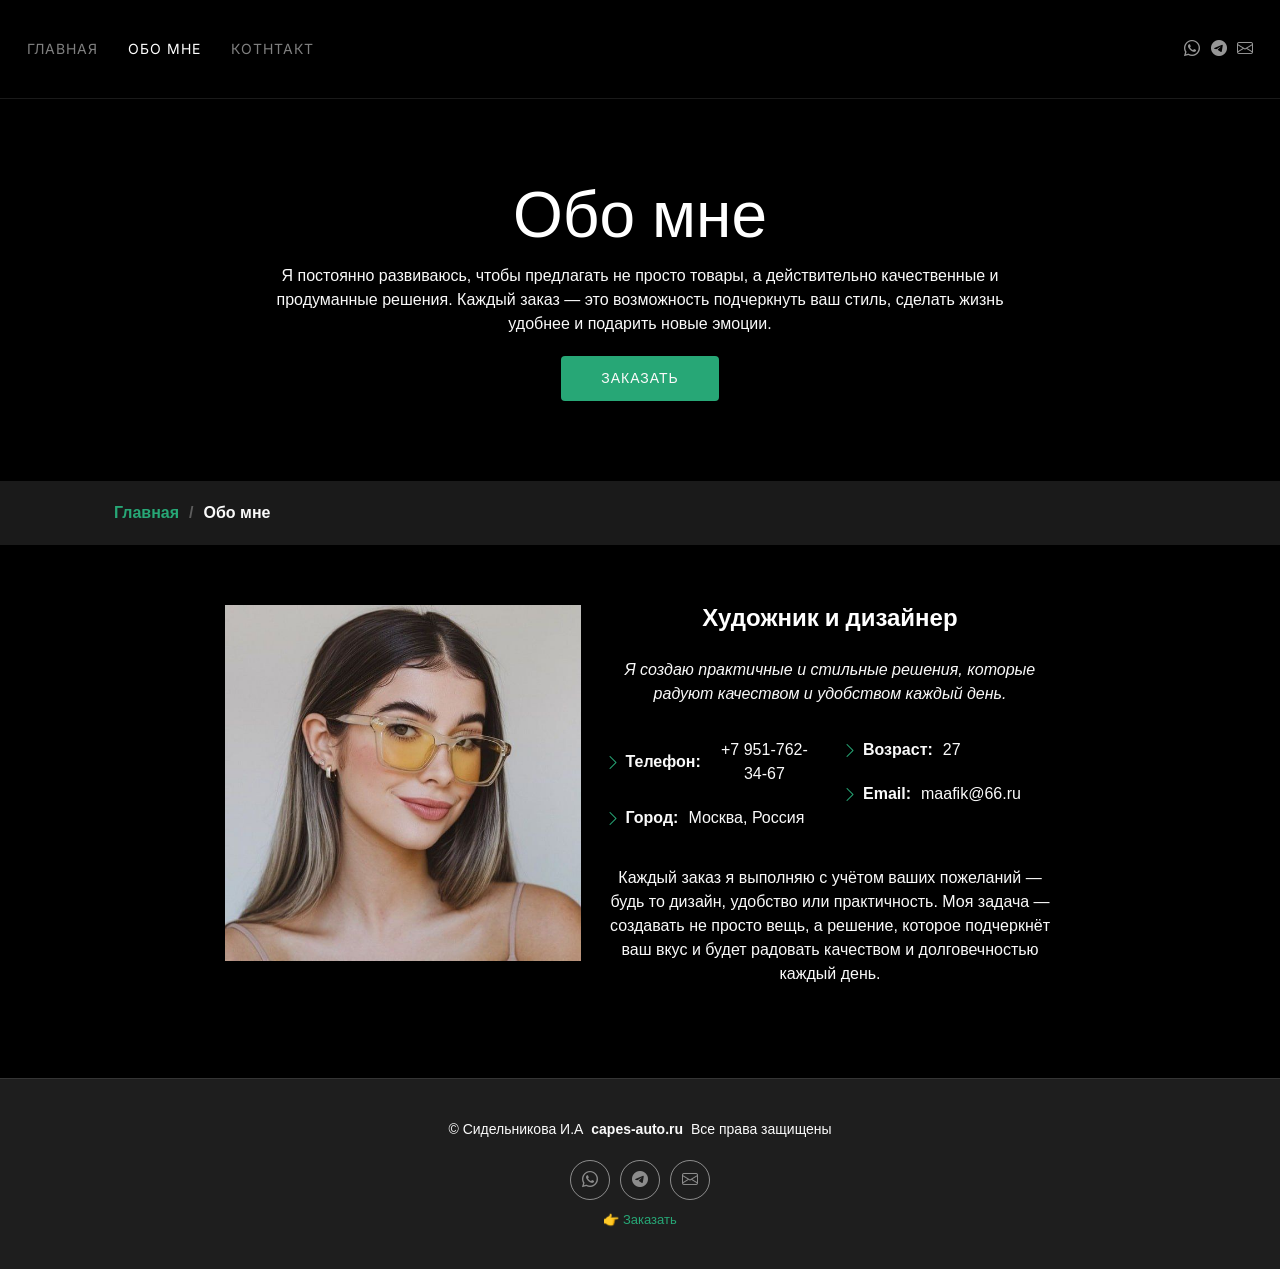
==== about.html @ 8d3876f1 "322" ====
<!DOCTYPE html>
<html lang="en">

<head>
  <meta charset="utf-8">
  <meta content="width=device-width, initial-scale=1.0" name="viewport">
  <title>Обо мне</title>
  <meta name="description" content="">
  <meta name="keywords" content="">

  <!-- Favicons -->
  <link rel="icon" href="/favicon.ico" type="image/x-icon">
  <link href="assets/img/favicon.png" rel="icon">
  <link href="assets/img/apple-touch-icon.png" rel="apple-touch-icon">

  <!-- Fonts -->
  <link href="https://fonts.googleapis.com" rel="preconnect">
  <link href="https://fonts.gstatic.com" rel="preconnect" crossorigin>
  <link href="https://fonts.googleapis.com/css2?family=Roboto:wght@400;500;700&family=Inter:wght@400;500;600&family=Cardo:ital,wght@0,400;0,700;1,400&display=swap" rel="stylesheet" media="print" onload="this.media='all'">
  <noscript><link href="https://fonts.googleapis.com/css2?family=Roboto:wght@400;500;700&family=Inter:wght@400;500;600&family=Cardo:ital,wght@0,400;0,700;1,400&display=swap" rel="stylesheet"></noscript>

  <!-- Vendor CSS Files -->
  <link href="assets/vendor/bootstrap/css/bootstrap.min.css" rel="stylesheet">
  <link href="assets/vendor/bootstrap-icons/bootstrap-icons.css" rel="stylesheet">
  <link href="assets/vendor/aos/aos.css" rel="stylesheet">
  <link href="assets/vendor/glightbox/css/glightbox.min.css" rel="stylesheet">
  <link href="assets/vendor/swiper/swiper-bundle.min.css" rel="stylesheet">

  <!-- Main CSS File -->
  <link href="assets/css/main.css" rel="stylesheet">

<!-- Yandex.Metrika counter -->
<script type="text/javascript">
    (function(m,e,t,r,i,k,a){
        m[i]=m[i]||function(){(m[i].a=m[i].a||[]).push(arguments)};
        m[i].l=1*new Date();
        for (var j = 0; j < document.scripts.length; j++) {if (document.scripts[j].src === r) { return; }}
        k=e.createElement(t),a=e.getElementsByTagName(t)[0],k.async=1,k.src=r,a.parentNode.insertBefore(k,a)
    })(window, document,'script','https://mc.yandex.ru/metrika/tag.js?id=110463330', 'ym');

    ym(110463330, 'init', {ssr:true, webvisor:true, clickmap:true, ecommerce:"dataLayer", referrer: document.referrer, url: location.href, accurateTrackBounce:true, trackLinks:true});
</script>
<noscript><div><img src="https://mc.yandex.ru/watch/110463330" style="position:absolute; left:-9999px;" alt="" /></div></noscript>
<!-- /Yandex.Metrika counter -->

  <!-- =======================================================
  * Template Name: PhotoFolio
  * Template URL: https://bootstrapmade.com/photofolio-bootstrap-photography-website-template/
  * Updated: Aug 07 2024 with Bootstrap v5.3.3
  * Author: BootstrapMade.com
  * License: https://bootstrapmade.com/license/
  ======================================================== -->
</head>

<body class="about-page">

  <header id="header" class="header d-flex align-items-center sticky-top">
    <div class="container-fluid position-relative d-flex align-items-center justify-content-between">

      
      <nav id="navmenu" class="navmenu">
        <ul>
          <li><a href="https://capes-auto.ru/">Главная<br></a></li>
          <li><a href="https://capes-auto.ru/about" class="active">Обо мне</a></li>
          <li><a href="https://capes-auto.ru/contact">Котнтакт</a></li>
        </ul>
        <i class="mobile-nav-toggle d-xl-none bi bi-list"></i>
      </nav>

      <div class="header-social-links">
        <a href="https://wa.me/79517623467" class="twitter"><i class="bi bi-twitter-x"></i></a>
        <a href="https://t.me/Irinasketchs" class="facebook"><i class="bi bi-facebook"></i></a>
        <a href="mailto:maafik@66.ru" class="instagram"><i class="bi bi-instagram"></i></a>
      </div>

    </div>
  </header>
  <main class="main">

    <!-- Page Title -->
    <div class="page-title" data-aos="fade">
      <div class="heading">
        <div class="container">
          <div class="row d-flex justify-content-center text-center">
            <div class="col-lg-8">
              <h1>Обо мне</h1>
<p class="mb-0">  Я постоянно развиваюсь, чтобы предлагать не просто товары, а действительно 
  качественные и продуманные решения. 
  Каждый заказ — это возможность подчеркнуть ваш стиль, сделать жизнь удобнее 
  и подарить новые эмоции.</p>

              <a href="https://capes-auto.ru/contact" class="cta-btn">Заказать<br></a>
            </div>
          </div>
        </div>
      </div>
      <nav class="breadcrumbs">
        <div class="container">
          <ol>
            <li><a href="https://capes-auto.ru/">Главная</a></li>
            <li class="current">Обо мне</li>
          </ol>
        </div>
      </nav>
    </div><!-- End Page Title -->

    <!-- About Section -->
    <section id="about" class="about section">

      <div class="container" data-aos="fade-up" data-aos-delay="100">

        <div class="row gy-4 justify-content-center">
          <div class="col-lg-4">
            <img src="assets/img/profile-img.png" class="img-fluid" alt="">
          </div>
          <div class="col-lg-5 content">
            <h2>Художник и дизайнер</h2>
<p class="fst-italic py-3">
 Я создаю практичные и стильные решения, которые радуют качеством и удобством каждый день.
</p>

     
            <div class="row">
              <div class="col-lg-6">
                <ul>
                  <li><i class="bi bi-chevron-right"></i> <strong>Телефон:</strong> <span>+7 951-762-34-67</span></li>
                  <li><i class="bi bi-chevron-right"></i> <strong>Город:</strong> <span>Москва, Россия</span></li>
                </ul>
              </div>
              <div class="col-lg-6">
                <ul>
                  <li><i class="bi bi-chevron-right"></i> <strong>Возраст:</strong> <span>27</span></li>
                  <li><i class="bi bi-chevron-right"></i> <strong>Email:</strong> <span>maafik@66.ru</span></li>
                </ul>
              </div>
            </div>
            
<p class="py-3">
   Каждый заказ я выполняю с учётом ваших пожеланий — будь то дизайн, удобство или 
  практичность. 
  Моя задача — создавать не просто вещь, а решение, которое подчеркнёт ваш вкус 
  и будет радовать качеством и долговечностью каждый день.
</p>

          </div>
        </div>

      </div>

    </section><!-- /About Section -->

  </main>

  <footer id="footer" class="footer">

    <div class="container">
      <div class="copyright text-center ">
        <p>© <span>Сидельникова И.А</span> <strong class="px-1 sitename">capes-auto.ru</strong> <span> Все права защищены</span></p>
      </div>
      <div class="social-links d-flex justify-content-center">
        <a href="https://wa.me/79517623467"><i class="bi bi-twitter-x"></i></a>
        <a href="https://t.me/Irinasketchs"><i class="bi bi-facebook"></i></a>
        <a href="mailto:maafik@66.ru"><i class="bi bi-instagram"></i></a>
      </div>
      <div class="credits">
        <!-- All the links in the footer should remain intact. -->
        <!-- You can delete the links only if you've purchased the pro version. -->
        <!-- Licensing information: https://bootstrapmade.com/license/ -->
        <!-- Purchase the pro version with working PHP/AJAX contact form: [buy-url] -->
<a href="https://capes-auto.ru/contact">👉 Заказать</a>
      </div>
    </div>

  </footer>

  <!-- Scroll Top -->
  <a href="#" id="scroll-top" class="scroll-top d-flex align-items-center justify-content-center"><i class="bi bi-arrow-up-short"></i></a>

  <!-- Preloader -->
  <div id="preloader">
    <div class="line"></div>
  </div>

  <script>
   (function(m,e,t,r,i,k,a){m[i]=m[i]||function(){(m[i].a=m[i].a||[]).push(arguments)};
   m[i].l=1*new Date();
   for (var j = 0; j < document.scripts.length; j++) {if (document.scripts[j].src === r) { return; }}
   k=e.createElement(t),a=e.getElementsByTagName(t)[0],k.async=1,k.src=r,a.parentNode.insertBefore(k,a)})
   (window, document, "script", "https://mc.yandex.ru/metrika/tag.js", "ym");
   ym(103273664, "init", { clickmap:true, trackLinks:true, accurateTrackBounce:true, webvisor:true });
  </script>
  <noscript><div><img src="https://mc.yandex.ru/watch/103273664" style="position:absolute; left:-9999px;" alt="" /></div></noscript>

  <!-- Vendor JS Files -->
  <script src="assets/vendor/bootstrap/js/bootstrap.bundle.min.js" defer></script>
  <script src="assets/vendor/php-email-form/validate.js" defer></script>
  <script src="assets/vendor/aos/aos.js" defer></script>
  <script src="assets/vendor/glightbox/js/glightbox.min.js" defer></script>
  <script src="assets/vendor/swiper/swiper-bundle.min.js" defer></script>

  <!-- Main JS File -->
  <script src="assets/js/main.js" defer></script>

</body>

</html>
---- assets/css/main.css ----
/**
* Template Name: PhotoFolio
* Template URL: https://bootstrapmade.com/photofolio-bootstrap-photography-website-template/
* Updated: Aug 07 2024 with Bootstrap v5.3.3
* Author: BootstrapMade.com
* License: https://bootstrapmade.com/license/
*/

/*--------------------------------------------------------------
# Font & Color Variables
# Help: https://bootstrapmade.com/color-system/
--------------------------------------------------------------*/
/* Fonts */
:root {
  --default-font: "Roboto",  system-ui, -apple-system, "Segoe UI", Roboto, "Helvetica Neue", Arial, "Noto Sans", "Liberation Sans", sans-serif, "Apple Color Emoji", "Segoe UI Emoji", "Segoe UI Symbol", "Noto Color Emoji";
  --heading-font: "Cardo",  sans-serif;
  --nav-font: "Inter",  sans-serif;
}

/* Global Colors - The following color variables are used throughout the website. Updating them here will change the color scheme of the entire website */
:root { 
  --background-color: #000000; /* Background color for the entire website, including individual sections */
  --default-color: #fafafa; /* Default color used for the majority of the text content across the entire website */
  --heading-color: #ffffff; /* Color for headings, subheadings and title throughout the website */
  --accent-color: #27a776; /* Accent color that represents your brand on the website. It's used for buttons, links, and other elements that need to stand out */
  --surface-color: #1a1a1a; /* The surface color is used as a background of boxed elements within sections, such as cards, icon boxes, or other elements that require a visual separation from the global background. */
  --contrast-color: #ffffff; /* Contrast color for text, ensuring readability against backgrounds of accent, heading, or default colors. */
}

/* Nav Menu Colors - The following color variables are used specifically for the navigation menu. They are separate from the global colors to allow for more customization options */
:root {
  --nav-color: rgba(255, 255, 255, 0.5);  /* The default color of the main navmenu links */
  --nav-hover-color: #ffffff; /* Applied to main navmenu links when they are hovered over or active */
  --nav-mobile-background-color: #1a1a1a; /* Used as the background color for mobile navigation menu */
  --nav-dropdown-background-color: #1a1a1a; /* Used as the background color for dropdown items that appear when hovering over primary navigation items */
  --nav-dropdown-color: rgba(255, 255, 255, 0.5); /* Used for navigation links of the dropdown items in the navigation menu. */
  --nav-dropdown-hover-color: #ffffff; /* Similar to --nav-hover-color, this color is applied to dropdown navigation links when they are hovered over. */
}

/* Color Presets - These classes override global colors when applied to any section or element, providing reuse of the sam color scheme. */
  .form-overlay {
    position: fixed;
    top: 0;
    left: 0;
    width: 100vw;
    height: 100vh;
    background: rgba(26, 26, 26, 0.97);
    z-index: 9999;
    overflow-y: auto;
    display: flex;
    justify-content: center;
    align-items: center;
    padding: 40px;
  }

  .form-content {
    max-width: 800px;
    width: 100%;
    background: #1a1a1a;
    padding: 30px;
    border-radius: 20px;
    box-shadow: 0 0 20px #00f7ff99;
    position: relative;
  }

  .close-button {
    position: absolute;
    top: 15px;
    right: 15px;
    background: #ff4d4d;
    color: white;
    border: none;
    border-radius: 10px;
    padding: 8px 12px;
    font-size: 18px;
    cursor: pointer;
  }

  .step {
    display: none;
  }

  .step.active {
    display: block;
    animation: fadeIn 0.5s ease-in-out;
  }

  @keyframes fadeIn {
    from { opacity: 0; transform: translateY(20px); }
    to { opacity: 1; transform: translateY(0); }
  }

  input, select, button {
    width: 100%;
    padding: 10px;
    margin-top: 10px;
    border: none;
    border-radius: 10px;
    font-size: 16px;
    background-color: #222;
    color: #fafafa;
  }

  button {
    background: #00f7ff;
    color: #000;
    cursor: pointer;
    font-weight: bold;
    transition: background-color 0.3s;
  }

  button:hover {
    background-color: #00c9ff;
  }

  .gender-select {
    display: flex;
    gap: 20px;
    margin: 20px 0;
  }

  .gender-select button {
    flex: 1;
    font-weight: bold;
    font-size: 18px;
    border: 2px solid #00f7ff;
    background: #222;
    color: #00f7ff;
  }

  .gender-select button:hover {
    background: #00f7ff;
    color: #111;
  }

  .image-grid {
    display: grid;
    grid-template-columns: repeat(auto-fit, minmax(120px, 1fr));
    gap: 10px;
  }

  .image-grid img {
    width: 100%;
    border-radius: 10px;
    height: 100px;
    object-fit: cover;
    cursor: pointer;
    border: 3px solid transparent;
    background: #333;
  }

  .image-grid img.selected {
    border-color: #00f7ff;
  }

  .faq-item {
    margin-bottom: 10px;
  }

  .faq-question {
    background: #222;
    border: none;
    color: #00f7ff;
    width: 100%;
    padding: 10px;
    text-align: left;
    font-weight: bold;
    cursor: pointer;
    border-radius: 10px;
  }

  .faq-answer {
    display: none;
    margin-top: 5px;
    padding: 10px;
    background: #2b2b2b;
    border-radius: 10px;
  }

  .explanation {
    color: #bbb;
    text-align: center;
    margin-top: 20px;
  }

  .upload-block label {
    color: #00f7ff;
    font-weight: bold;
  }
.light-background {
  --background-color: #1a1a1a;
  --surface-color: #343434;
}
  .form-overlay {
    position: fixed;
    top: 0;
    left: 0;
    width: 100vw;
    height: 100vh;
    background: rgba(26, 26, 26, 0.97);
    z-index: 9999;
    overflow-y: auto;
    display: flex;
    justify-content: center;
    align-items: center;
    padding: 40px;
  }

  .form-content {
    max-width: 800px;
    width: 100%;
    background: #1a1a1a;
    padding: 30px;
    border-radius: 20px;
    box-shadow: 0 0 20px #00f7ff99;
    position: relative;
  }

  .close-button {
    position: absolute;
    top: 15px;
    right: 15px;
    background: #ff4d4d;
    color: white;
    border: none;
    border-radius: 10px;
    padding: 8px 12px;
    font-size: 18px;
    cursor: pointer;
  }

  .step {
    display: none;
  }

  .step.active {
    display: block;
    animation: fadeIn 0.5s ease-in-out;
  }

  @keyframes fadeIn {
    from { opacity: 0; transform: translateY(20px); }
    to { opacity: 1; transform: translateY(0); }
  }

  input, select, button {
    width: 100%;
    padding: 10px;
    margin-top: 10px;
    border: none;
    border-radius: 10px;
    font-size: 16px;
    background-color: #222;
    color: #fafafa;
  }

  button {
    background: #00f7ff;
    color: #000;
    cursor: pointer;
    font-weight: bold;
    transition: background-color 0.3s;
  }

  button:hover {
    background-color: #00c9ff;
  }

  .gender-select {
    display: flex;
    gap: 20px;
    margin: 20px 0;
  }

  .gender-select button {
    flex: 1;
    font-weight: bold;
    font-size: 18px;
    border: 2px solid #00f7ff;
    background: #222;
    color: #00f7ff;
  }

  .gender-select button:hover {
    background: #00f7ff;
    color: #111;
  }

  .image-grid {
    display: grid;
    grid-template-columns: repeat(auto-fit, minmax(120px, 1fr));
    gap: 10px;
  }

  .image-grid img {
    width: 100%;
    border-radius: 10px;
    height: 100px;
    object-fit: cover;
    cursor: pointer;
    border: 3px solid transparent;
    background: #333;
  }

  .image-grid img.selected {
    border-color: #00f7ff;
  }

  .faq-item {
    margin-bottom: 10px;
  }

  .faq-question {
    background: #222;
    border: none;
    color: #00f7ff;
    width: 100%;
    padding: 10px;
    text-align: left;
    font-weight: bold;
    cursor: pointer;
    border-radius: 10px;
  }

  .faq-answer {
    display: none;
    margin-top: 5px;
    padding: 10px;
    background: #2b2b2b;
    border-radius: 10px;
  }

  .explanation {
    color: #bbb;
    text-align: center;
    margin-top: 20px;
  }

  .upload-block label {
    color: #00f7ff;
    font-weight: bold;
  }

.dark-background {
  --background-color: #060606;
  --default-color: #ffffff;
  --heading-color: #ffffff;
  --surface-color: #252525;
  --contrast-color: #ffffff;
}

/* Smooth scroll */
:root {
  scroll-behavior: smooth;
}

/*--------------------------------------------------------------
# General Styling & Shared Classes
--------------------------------------------------------------*/
body {
  color: var(--default-color);
  background-color: var(--background-color);
  font-family: var(--default-font);
}

a {
  color: var(--accent-color);
  text-decoration: none;
  transition: 0.3s;
}

a:hover {
  color: color-mix(in srgb, var(--accent-color), transparent 25%);
  text-decoration: none;
}

h1,
h2,
h3,
h4,
h5,
h6 {
  color: var(--heading-color);
  font-family: var(--heading-font);
}

/* PHP Email Form Messages
------------------------------*/
.php-email-form .error-message {
  display: none;
  background: #df1529;
  color: #ffffff;
  text-align: left;
  padding: 15px;
  margin-bottom: 24px;
  font-weight: 600;
}

.php-email-form .sent-message {
  display: none;
  color: #ffffff;
  background: #059652;
  text-align: center;
  padding: 15px;
  margin-bottom: 24px;
  font-weight: 600;
}

.php-email-form .loading {
  display: none;
  background: var(--surface-color);
  text-align: center;
  padding: 15px;
  margin-bottom: 24px;
}

.php-email-form .loading:before {
  content: "";
  display: inline-block;
  border-radius: 50%;
  width: 24px;
  height: 24px;
  margin: 0 10px -6px 0;
  border: 3px solid var(--accent-color);
  border-top-color: var(--surface-color);
  animation: php-email-form-loading 1s linear infinite;
}

body {
  font-family: Arial, sans-serif;
  margin: 0;
  padding: 0;
  background: #000;
  color: #fff;
}

.overlay {
  position: fixed;
  top: 0;
  left: 0;
  width: 100%;
  height: 100%;
  background: rgba(0, 0, 0, 0.9);
  display: none;
  justify-content: center;
  align-items: center;
  z-index: 9999;
}

.form-container {
  background: #000000;
  padding: 20px;
  border-radius: 15px;
  box-shadow: 0 0 20px rgba(255, 255, 255, 0.5);
  width: 90%;
  max-width: 600px;
}

.form-container h2 {
  margin: 0 0 10px; /* Уменьшены отступы */
  text-align: center;
  font-size: 24px;
  font-weight: bold;
}

.btn-order {
  display: inline-block;
  background-color: #444;
  color: #fff;
  padding: 10px 20px;
  border-radius: 6px;
  text-decoration: none;
  font-weight: 500;
  transition: background 0.3s ease;
}

@media (max-width: 768px) {
  .btn-order {
    padding: 9px 18px;
    font-size: 15px;
  }
}

/* Мобильные устройства: до 480px */
@media (max-width: 480px) {
  .btn-order {
    padding: 8px 16px;
    font-size: 14px;
  }
}

.btn-order:hover {
  background-color: #666;
}


.form-container label {
  display: block;
  margin: 4px 0 2px; /* Уменьшены отступы */
  color: #ccc;
}

.form-container input, .form-container select, .form-container button {
  width: 100%;
  padding: 14px; /* Увеличены отступы внутри элементов для комфортного ввода */
  margin-bottom: 8px; /* Уменьшены отступы между полями */
  border-radius: 8px;
  border: none;
  outline: none;
  font-size: 16px;
  background: #222;
  color: #fff;
  box-shadow: inset 0 0 5px rgba(0, 0, 0, 0.5);
}

.form-container input:focus, .form-container select:focus {
  box-shadow: 0 0 10px rgba(255, 255, 255, 0.5);
}

.form-container button {
  background: #444;
  color: #fff;
  text-transform: uppercase;
  letter-spacing: 1px;
  cursor: pointer;
  transition: 0.5s;
}

.form-container button:hover {
  background: #555;
  box-shadow: 0 0 10px rgba(255, 255, 255, 0.5);
}


.btn-get-started:hover {
  background: linear-gradient(135deg, #222, #666);
  box-shadow: 0 0 15px rgba(255, 255, 255, 0.5);
}

.price-section {
  margin-top: 20px;
  color: #ccc;
}

.price-section ul {
  list-style: none;
  padding: 0;
}

.price-section li {
  margin: 10px 0;
}

.green-button {
  background: linear-gradient(135deg, #004d00, #007300);
  color: #fff;
  font-weight: 400;
  font-size: 16px;
  padding: 14px 50px;
  border-radius: 6px;
  text-transform: uppercase;
  letter-spacing: 1px;
  cursor: pointer;
  display: block;
  margin: 20px auto 0;
  text-align: center;
  transition: 0.5s;
}

.green-button:hover {
  background: linear-gradient(135deg, #006600, #009900);
  box-shadow: 0 0 15px rgba(0, 255, 0, 0.5);
}

textarea {
  width: 100%;
  height: 120px; /* Увеличена высота */
  resize: none;
  border: 1px solid #ccc;
  border-radius: 4px;
  padding: 10px; /* Увеличены отступы внутри textarea */
  font-size: 14px;
  box-sizing: border-box;
}

textarea:focus {
  border-color: #7bbd42;
  outline: none;
}

@keyframes php-email-form-loading {
  0% {
      transform: rotate(0deg);
  }

  100% {
      transform: rotate(360deg);
  }
}

/* Мобильные устройства */
@media screen and (max-width: 768px) {
  .form-container {
      padding: 15px;
  }

  .form-container label {
      margin: 4px 0 2px; /* Уменьшены отступы */
  }

  .form-container input,
  .form-container select,
  .form-container button {
      padding: 12px; /* Увеличены отступы внутри элементов */
      margin-bottom: 6px; /* Уменьшены отступы между элементами */
  }

  .form-container h2 {
      font-size: 20px;
  }

  textarea {
      font-size: 14px; /* Размер шрифта как до изменений */
      padding: 10px; /* Отступы внутри textarea увеличены */
  }
}

/* Очень маленькие экраны */
@media screen and (max-width: 480px) {
  .form-container {
      padding: 12px;
  }

  .form-container label {
      margin: 2px 0 2px;
  }

  .form-container input,
  .form-container select,
  .form-container button {
      padding: 10px; /* Увеличены отступы внутри */
      margin-bottom: 5px; /* Уменьшены отступы между элементами */
  }

  .form-container h2 {
      font-size: 18px;
  }

  textarea {
      font-size: 12px;
      padding: 8px; /* Отступы внутри textarea увеличены */
  }
}


/*--------------------------------------------------------------
# Global Header
--------------------------------------------------------------*/
.header {
  color: var(--default-color);
  background-color: var(--background-color);
  padding: 20px 0;
  transition: all 0.5s;
  z-index: 997;
  border-bottom: 1px solid var(--background-color);
}

.header .logo {
  line-height: 1;
}

.header .logo img {
  max-height: 36px;
  margin-right: 8px;
}

.header .logo h1 {
  font-size: 32px;
  margin: 0;
  font-weight: 400;
  color: var(--heading-color);
}

.header .logo i {
  font-size: 28px;
  margin-right: 6px;
}

.header .header-social-links {
  padding-right: 15px;
}

.header .header-social-links a {
  color: color-mix(in srgb, var(--default-color), transparent 40%);
  padding-left: 6px;
  display: inline-block;
  transition: 0.3s;
  font-size: 16px;
}

.header .header-social-links a:hover {
  color: var(--accent-color);
}

.header .header-social-links a i {
  line-height: 0px;
}

.price-section.centered {
  text-align: center;
}

.price-table {
  margin: 0 auto;
  border-collapse: collapse;
  font-size: 16px;
}

.price-table td {
  padding: 6px 16px;
  vertical-align: top;
  text-align: left;
}

@media (max-width: 1200px) {
  .header .logo {
    order: 1;
  }

  .header .logo h1 {
    font-size: 26px;
  }

  .header .logo i {
    font-size: 20px;
  }

  .header .header-social-links {
    order: 2;
  }

  .header .header-social-links a {
    font-size: 16px;
  }

  .header .navmenu {
    order: 3;
  }
}

.scrolled .header {
  border-color: color-mix(in srgb, var(--background-color) 90%, white 20%);
}

/*--------------------------------------------------------------
# Navigation Menu
--------------------------------------------------------------*/
/* Navmenu - Desktop */
@media (min-width: 1200px) {
  .navmenu {
    padding: 0;
  }

  .navmenu ul {
    margin: 0;
    padding: 0;
    display: flex;
    list-style: none;
    align-items: center;
  }

  .navmenu li {
    position: relative;
  }

  .navmenu a,
  .navmenu a:focus {
    color: var(--nav-color);
    padding: 18px 15px;
    font-size: 14px;
    font-family: var(--nav-font);
    font-weight: 400;
    display: flex;
    align-items: center;
    justify-content: space-between;
    white-space: nowrap;
    transition: 0.3s;
    text-transform: uppercase;
    letter-spacing: 1px;
  }

  .navmenu a i,
  .navmenu a:focus i {
    font-size: 12px;
    line-height: 0;
    margin-left: 5px;
    transition: 0.3s;
  }

  .navmenu li:last-child a {
    padding-right: 0;
  }

  .navmenu li:hover>a,
  .navmenu .active,
  .navmenu .active:focus {
    color: var(--nav-hover-color);
  }

  .navmenu .dropdown ul {
    margin: 0;
    padding: 10px 0;
    background: var(--nav-dropdown-background-color);
    display: block;
    position: absolute;
    visibility: hidden;
    left: 14px;
    top: 130%;
    opacity: 0;
    transition: 0.3s;
    border-radius: 4px;
    z-index: 99;
  }

  .navmenu .dropdown ul li {
    min-width: 200px;
  }

  .navmenu .dropdown ul a {
    padding: 10px 20px;
    font-size: 15px;
    text-transform: none;
    color: var(--nav-dropdown-color);
  }

  .navmenu .dropdown ul a i {
    font-size: 12px;
  }

  .navmenu .dropdown ul a:hover,
  .navmenu .dropdown ul .active:hover,
  .navmenu .dropdown ul li:hover>a {
    color: var(--nav-dropdown-hover-color);
  }

  .navmenu .dropdown:hover>ul {
    opacity: 1;
    top: 100%;
    visibility: visible;
  }

  .navmenu .dropdown .dropdown ul {
    top: 0;
    left: -90%;
    visibility: hidden;
  }

  .navmenu .dropdown .dropdown:hover>ul {
    opacity: 1;
    top: 0;
    left: -100%;
    visibility: visible;
  }
}

/* Navmenu - Mobile */
@media (max-width: 1199px) {
  .mobile-nav-toggle {
    color: var(--nav-color);
    font-size: 28px;
    line-height: 0;
    margin-right: 10px;
    cursor: pointer;
    transition: color 0.3s;
  }

  .navmenu {
    padding: 0;
    z-index: 9997;
  }

  .navmenu ul {
    display: none;
    position: absolute;
    inset: 60px 20px 20px 20px;
    padding: 10px 0;
    margin: 0;
    border-radius: 6px;
    background-color: var(--nav-mobile-background-color);
    overflow-y: auto;
    transition: 0.3s;
    z-index: 9998;
    box-shadow: 0px 0px 30px rgba(0, 0, 0, 0.1);
  }

  .navmenu a,
  .navmenu a:focus {
    color: var(--nav-dropdown-color);
    padding: 10px 20px;
    font-family: var(--nav-font);
    font-size: 17px;
    font-weight: 500;
    display: flex;
    align-items: center;
    justify-content: space-between;
    white-space: nowrap;
    transition: 0.3s;
  }

  .navmenu a i,
  .navmenu a:focus i {
    font-size: 12px;
    line-height: 0;
    margin-left: 5px;
    width: 30px;
    height: 30px;
    display: flex;
    align-items: center;
    justify-content: center;
    border-radius: 50%;
    transition: 0.3s;
    background-color: color-mix(in srgb, var(--accent-color), transparent 90%);
  }

  .navmenu a i:hover,
  .navmenu a:focus i:hover {
    background-color: var(--accent-color);
    color: var(--contrast-color);
  }

  .navmenu a:hover,
  .navmenu .active,
  .navmenu .active:focus {
    color: var(--nav-dropdown-hover-color);
  }

  .navmenu .active i,
  .navmenu .active:focus i {
    background-color: var(--accent-color);
    color: var(--contrast-color);
    transform: rotate(180deg);
  }

  .navmenu .dropdown ul {
    position: static;
    display: none;
    z-index: 99;
    padding: 10px 0;
    margin: 10px 20px;
    background-color: var(--nav-dropdown-background-color);
    border: 1px solid color-mix(in srgb, var(--default-color), transparent 90%);
    box-shadow: none;
    transition: all 0.5s ease-in-out;
  }

  .navmenu .dropdown ul ul {
    background-color: rgba(33, 37, 41, 0.1);
  }

  .navmenu .dropdown>.dropdown-active {
    display: block;
    background-color: rgba(33, 37, 41, 0.03);
  }

  .mobile-nav-active {
    overflow: hidden;
  }

  .mobile-nav-active .mobile-nav-toggle {
    color: #fff;
    position: absolute;
    font-size: 32px;
    top: 15px;
    right: 15px;
    margin-right: 0;
    z-index: 9999;
  }

  .mobile-nav-active .navmenu {
    position: fixed;
    overflow: hidden;
    inset: 0;
    background: rgba(33, 37, 41, 0.8);
    transition: 0.3s;
  }

  .mobile-nav-active .navmenu>ul {
    display: block;
  }
}

/*--------------------------------------------------------------
# Global Footer
--------------------------------------------------------------*/
.footer {
  --background-color: color-mix(in srgb, var(--default-color), transparent 95%);
  border-top: 1px solid color-mix(in srgb, var(--default-color), transparent 90%);
  color: var(--default-color);
  background-color: var(--background-color);
  font-size: 14px;
  padding: 40px 0;
  position: relative;
}

.footer .copyright p {
  margin-bottom: 0;
}

.footer .social-links {
  margin-top: 20px;
}

.footer .social-links a {
  display: flex;
  align-items: center;
  justify-content: center;
  width: 40px;
  height: 40px;
  border-radius: 50%;
  border: 1px solid color-mix(in srgb, var(--default-color), transparent 50%);
  font-size: 16px;
  color: color-mix(in srgb, var(--default-color), transparent 50%);
  margin: 0 5px;
  transition: 0.3s;
}

.footer .social-links a:hover {
  color: var(--accent-color);
  border-color: var(--accent-color);
}

.footer .credits {
  margin-top: 10px;
  font-size: 13px;
  text-align: center;
}

/*--------------------------------------------------------------
# Preloader
--------------------------------------------------------------*/
#preloader {
  display: flex;
  position: fixed;
  inset: 0;
  width: 100%;
  height: 100vh;
  z-index: 99999;
}

#preloader:before,
#preloader:after {
  content: "";
  background-color: #000000;
  position: absolute;
  inset: 0;
  width: 50%;
  height: 100%;
  transition: all 0.3s ease 0s;
  z-index: -1;
}

#preloader:after {
  left: auto;
  right: 0;
}

#preloader .line {
  position: relative;
  overflow: hidden;
  margin: auto;
  width: 1px;
  height: 280px;
  transition: all 0.8s ease 0s;
}

#preloader .line:before {
  content: "";
  position: absolute;
  background-color: #ffffff;
  left: 0;
  top: 50%;
  width: 1px;
  height: 0%;
  transform: translateY(-50%);
  animation: lineincrease 1000ms ease-in-out 0s forwards;
}

#preloader .line:after {
  content: "";
  position: absolute;
  background-color: color-mix(in srgb, var(--default-color), transparent 95%);
  left: 0;
  top: 0;
  width: 1px;
  height: 100%;
  transform: translateY(-100%);
  animation: linemove 1200ms linear 0s infinite;
  animation-delay: 2000ms;
}

#preloader.loaded .line {
  opacity: 0;
  height: 100% !important;
}

#preloader.loaded .line:after {
  opacity: 0;
}

#preloader.loaded:before,
#preloader.loaded:after {
  animation: preloaderfinish 300ms ease-in-out 500ms forwards;
}

@keyframes lineincrease {
  0% {
    height: 0%;
  }

  100% {
    height: 100%;
  }
}

@keyframes linemove {
  0% {
    transform: translateY(200%);
  }

  100% {
    transform: translateY(-100%);
  }
}

@keyframes preloaderfinish {
  0% {
    width: 5 0%;
  }

  100% {
    width: 0%;
  }
}

/*--------------------------------------------------------------
# Scroll Top Button
--------------------------------------------------------------*/
.scroll-top {
  position: fixed;
  visibility: hidden;
  opacity: 0;
  right: 15px;
  bottom: -15px;
  z-index: 999;
  background-color: var(--accent-color);
  width: 44px;
  height: 44px;
  border-radius: 50px;
  transition: all 0.4s;
}

.scroll-top i {
  font-size: 24px;
  color: var(--default-color);
  line-height: 0;
}

.scroll-top:hover {
  background-color: color-mix(in srgb, var(--accent-color), transparent 20%);
}

.scroll-top.active {
  visibility: visible;
  opacity: 1;
  bottom: 15px;
}

/*--------------------------------------------------------------
# Disable aos animation delay on mobile devices
--------------------------------------------------------------*/
@media screen and (max-width: 768px) {
  [data-aos-delay] {
    transition-delay: 0 !important;
  }
}

/*--------------------------------------------------------------
# Global Page Titles & Breadcrumbs
--------------------------------------------------------------*/
.page-title {
  color: var(--default-color);
  background-color: var(--background-color);
  position: relative;
}

.page-title .heading {
  padding: 80px 0;
  border-top: 1px solid color-mix(in srgb, var(--default-color), transparent 90%);
}

.page-title .heading h1 {
  font-size: 64px;
  font-weight: 400;
}

.page-title .heading .cta-btn {
  color: var(--default-color);
  background: var(--accent-color);
  font-weight: 400;
  font-size: 14px;
  display: inline-block;
  margin-top: 20px;
  padding: 12px 40px;
  border-radius: 4px;
  transition: 0.5s;
  text-transform: uppercase;
  letter-spacing: 1px;
}

.page-title .heading .cta-btn:hover {
  background-color: color-mix(in srgb, var(--accent-color) 90%, white 10%);
}

.page-title nav {
  background-color: color-mix(in srgb, var(--default-color), transparent 90%);
  padding: 20px 0;
}

.page-title nav ol {
  display: flex;
  flex-wrap: wrap;
  list-style: none;
  margin: 0;
  font-size: 16px;
  font-weight: 600;
}

.page-title nav ol li+li {
  padding-left: 10px;
}

.page-title nav ol li+li::before {
  content: "/";
  display: inline-block;
  padding-right: 10px;
  color: color-mix(in srgb, var(--default-color), transparent 70%);
}

/*--------------------------------------------------------------
# Global Sections
--------------------------------------------------------------*/
section,
.section {
  color: var(--default-color);
  background-color: var(--background-color);
  padding: 60px 0;
  scroll-margin-top: 100px;
  overflow: clip;
}

@media (max-width: 1199px) {

  section,
  .section {
    scroll-margin-top: 66px;
  }
}

/*--------------------------------------------------------------
# Global Section Titles
--------------------------------------------------------------*/
.section-title {
  padding-bottom: 60px;
  position: relative;
}

.section-title h2 {
  font-size: 14px;
  font-weight: 400;
  padding: 0;
  line-height: 1px;
  margin: 0;
  letter-spacing: 1.5px;
  text-transform: uppercase;
  color: color-mix(in srgb, var(--default-color), transparent 50%);
  position: relative;
  font-family: var(--default-font);
}

.section-title h2::after {
  content: "";
  width: 120px;
  height: 1px;
  display: inline-block;
  background: var(--accent-color);
  margin: 4px 10px;
}

.section-title p {
  color: var(--heading-color);
  margin: 0;
  font-size: 36px;
  font-weight: 400;
  font-family: var(--heading-font);
}

/*--------------------------------------------------------------
# Hero Section
--------------------------------------------------------------*/
.hero {
  width: 100%;
  min-height: 30vh;
  position: relative;
  display: flex;
  align-items: center;
}

.hero h2 {
  margin: 0 0 10px 0;
  font-size: 38px;
  font-weight: 700;
}

.hero h2 .underlight {
  position: relative;
  z-index: 1;
  padding: 0 5px;
  display: inline-block;
}

.hero h2 .underlight:before {
  content: "";
  position: absolute;
  height: 50%;
  bottom: 0;
  left: 0;
  right: 0;
  background: var(--accent-color);
  z-index: -1;
}

.hero p {
  color: color-mix(in srgb, var(--default-color), transparent 30%);
  margin-bottom: 30px;
  font-size: 18px;
}

@media (max-width: 768px) {
  .hero h2 {
    font-size: 32px;
  }
}

.hero .btn-get-started {
  color: var(--contrast-color);
  background: var(--accent-color);
  font-weight: 400;
  font-size: 14px;
  display: inline-block;
  padding: 12px 40px;
  border-radius: 4px;
  transition: 0.5s;
  text-transform: uppercase;
  letter-spacing: 1px;
}

.hero .btn-get-started:hover {
  background-color: color-mix(in srgb, var(--accent-color) 90%, white 10%);
}

/*--------------------------------------------------------------
# Gallery Section
--------------------------------------------------------------*/


.gallery  {
  position: relative;
  overflow: hidden;
}

.gallery-item img {
  transition: 0.3s;
}
@media (max-width: 768px) {
  .gallery {
    grid-template-columns: 1fr;
    justify-items: center;
  }
}

.gallery .gallery-item {
  position: relative;
  overflow: hidden;
}


.gallery .gallery-links {
  position: absolute;
  inset: 0;
  opacity: 0;
  transition: all ease-in-out 0.3s;
  background: rgba(0, 0, 0, 0.6);
  z-index: 3;
}

.gallery .gallery-links .preview-link,
.gallery .gallery-links .details-link {
  font-size: 20px;
  color: rgba(255, 255, 255, 0.5);
  transition: 0.3s;
  line-height: 1.2;
  margin: 30px 8px 0 8px;
}

.gallery .gallery-links .preview-link:hover,
.gallery .gallery-links .details-link:hover {
  color: #ffffff;
}

.gallery .gallery-links .details-link {
  font-size: 30px;
  line-height: 0;
}

.gallery .gallery-item:hover .gallery-links {
  opacity: 1;
}

.gallery .gallery-item:hover .preview-link,
.gallery .gallery-item:hover .details-link {
  margin-top: 0;
}

.gallery .gallery-item:hover img {
  transform: scale(1.1);
}

.glightbox-clean .gslide-description {
  background: #272727;
}

.glightbox-clean .gslide-title {
  color: rgba(255, 255, 255, 0.8);
  margin: 0;
}

/*--------------------------------------------------------------
# About Section
--------------------------------------------------------------*/
.about .content h2 {
  font-weight: 700;
  font-size: 24px;
}

.about .content ul {
  list-style: none;
  padding: 0;
}

.about .content ul li {
  margin-bottom: 20px;
  display: flex;
  align-items: center;
}

.about .content ul strong {
  margin-right: 10px;
}

.about .content ul i {
  font-size: 16px;
  margin-right: 5px;
  color: var(--accent-color);
  line-height: 0;
}

/*--------------------------------------------------------------
# Testimonials Section
--------------------------------------------------------------*/
.testimonials .testimonial-item {
  background-color: var(--surface-color);
  box-shadow: 0px 0 20px rgba(0, 0, 0, 0.1);
  box-sizing: content-box;
  padding: 30px;
  margin: 40px 30px;
  min-height: 320px;
  display: flex;
  flex-direction: column;
  text-align: center;
  transition: 0.3s;
}

.testimonials .testimonial-item .stars {
  margin-bottom: 15px;
}

.testimonials .testimonial-item .stars i {
  color: #ffc107;
  margin: 0 1px;
}

.testimonials .testimonial-item .testimonial-img {
  width: 90px;
  border-radius: 50%;
  border: 4px solid var(--background-color);
  margin: 0 auto;
}

.testimonials .testimonial-item h3 {
  font-size: 18px;
  font-weight: bold;
  margin: 10px 0 5px 0;
}

.testimonials .testimonial-item h4 {
  font-size: 14px;
  color: color-mix(in srgb, var(--default-color), transparent 40%);
  margin: 0;
}

.testimonials .testimonial-item p {
  font-style: italic;
  margin: 0 auto 15px auto;
}

.testimonials .swiper-wrapper {
  height: auto;
}

.testimonials .swiper-pagination {
  margin-top: 20px;
  position: relative;
}

.testimonials .swiper-pagination .swiper-pagination-bullet {
  width: 12px;
  height: 12px;
  background-color: color-mix(in srgb, var(--default-color), transparent 85%);
  opacity: 1;
}

.testimonials .swiper-pagination .swiper-pagination-bullet-active {
  background-color: var(--accent-color);
}

.testimonials .swiper-slide {
  opacity: 0.3;
}

@media (max-width: 1199px) {
  .testimonials .swiper-slide-active {
    opacity: 1;
  }

  .testimonials .swiper-pagination {
    margin-top: 0;
  }

  .testimonials .testimonial-item {
    margin: 40px 20px;
  }
}

@media (min-width: 1200px) {
  .testimonials .swiper-slide-next {
    opacity: 1;
    transform: scale(1.12);
  }
}

/*--------------------------------------------------------------
# Gallery Details Section
--------------------------------------------------------------*/
.gallery-details .portfolio-details-slider img {
  width: 100%;
}

.gallery-details .swiper-wrapper {
  height: auto;
}

.gallery-details .swiper-button-prev,
.gallery-details .swiper-button-next {
  width: 48px;
  height: 48px;
}

.gallery-details .swiper-button-prev:after,
.gallery-details .swiper-button-next:after {
  color: rgba(255, 255, 255, 0.8);
  background-color: rgba(0, 0, 0, 0.15);
  font-size: 24px;
  border-radius: 50%;
  width: 48px;
  height: 48px;
  display: flex;
  align-items: center;
  justify-content: center;
  transition: 0.3s;
}

.gallery-details .swiper-button-prev:hover:after,
.gallery-details .swiper-button-next:hover:after {
  background-color: rgba(0, 0, 0, 0.3);
}

@media (max-width: 575px) {

  .gallery-details .swiper-button-prev,
  .gallery-details .swiper-button-next {
    display: none;
  }
}

.gallery-details .swiper-pagination {
  margin-top: 20px;
  position: relative;
}

.gallery-details .swiper-pagination .swiper-pagination-bullet {
  width: 10px;
  height: 10px;
  background-color: color-mix(in srgb, var(--default-color), transparent 85%);
  opacity: 1;
}

.gallery-details .swiper-pagination .swiper-pagination-bullet-active {
  background-color: var(--accent-color);
}

.gallery-details .portfolio-info h3 {
  font-size: 22px;
  font-weight: 700;
  margin-bottom: 20px;
  padding-bottom: 20px;
  position: relative;
}

.gallery-details .portfolio-info h3:after {
  content: "";
  position: absolute;
  display: block;
  width: 50px;
  height: 3px;
  background: var(--accent-color);
  left: 0;
  bottom: 0;
}

.gallery-details .portfolio-info ul {
  list-style: none;
  padding: 0;
  font-size: 15px;
}

.gallery-details .portfolio-info ul li {
  display: flex;
  flex-direction: column;
  padding-bottom: 15px;
}

.gallery-details .portfolio-info ul strong {
  text-transform: uppercase;
  font-weight: 400;
  color: color-mix(in srgb, var(--default-color), transparent 50%);
  font-size: 14px;
}

.gallery-details .portfolio-info .btn-visit {
  padding: 8px 40px;
  background: var(--accent-color);
  color: var(--contrast-color);
  border-radius: 50px;
  transition: 0.3s;
}

.gallery-details .portfolio-info .btn-visit:hover {
  background: color-mix(in srgb, var(--accent-color), transparent 20%);
}

.gallery-details .portfolio-description h2 {
  font-size: 26px;
  font-weight: 700;
  margin-bottom: 20px;
}

.gallery-details .portfolio-description p {
  padding: 0;
}

.gallery-details .portfolio-description .testimonial-item {
  padding: 30px 30px 0 30px;
  position: relative;
  background: color-mix(in srgb, var(--default-color), transparent 97%);
  margin-bottom: 50px;
}

.gallery-details .portfolio-description .testimonial-item .testimonial-img {
  width: 90px;
  border-radius: 50px;
  border: 6px solid var(--background-color);
  float: left;
  margin: 0 10px 0 0;
}

.gallery-details .portfolio-description .testimonial-item h3 {
  font-size: 18px;
  font-weight: bold;
  margin: 15px 0 5px 0;
  padding-top: 20px;
}

.gallery-details .portfolio-description .testimonial-item h4 {
  font-size: 14px;
  color: #6c757d;
  margin: 0;
}

.gallery-details .portfolio-description .testimonial-item .quote-icon-left,
.gallery-details .portfolio-description .testimonial-item .quote-icon-right {
  color: color-mix(in srgb, var(--accent-color), transparent 50%);
  font-size: 26px;
  line-height: 0;
}

.gallery-details .portfolio-description .testimonial-item .quote-icon-left {
  display: inline-block;
  left: -5px;
  position: relative;
}

.gallery-details .portfolio-description .testimonial-item .quote-icon-right {
  display: inline-block;
  right: -5px;
  position: relative;
  top: 10px;
  transform: scale(-1, -1);
}

.gallery-details .portfolio-description .testimonial-item p {
  font-style: italic;
  margin: 0 0 15px 0 0 0;
  padding: 0;
}

/*--------------------------------------------------------------
# Services Section
--------------------------------------------------------------*/
.services .service-item {
  background-color: var(--surface-color);
  padding: 50px 30px;
  transition: all 0.3s ease-in-out;
  height: 100%;
  position: relative;
  z-index: 1;
}

.services .service-item:before {
  content: "";
  position: absolute;
  background: var(--accent-color);
  inset: 100% 0 0 0;
  transition: all 0.3s;
  z-index: -1;
}

.services .service-item .icon {
  margin-bottom: 15px;
}

.services .service-item .icon i {
  color: var(--default-color);
  background-color: var(--accent-color);
  font-size: 24px;
  width: 56px;
  height: 56px;
  display: flex;
  align-items: center;
  justify-content: center;
  border-radius: 50%;
  transition: ease-in-out 0.3s;
}

.services .service-item h4 {
  font-weight: 700;
  margin-bottom: 15px;
  font-size: 20px;
  font-family: var(--default-font);
}

.services .service-item h4 a {
  color: var(--heading-color);
  transition: ease-in-out 0.3s;
}

.services .service-item p {
  line-height: 24px;
  font-size: 14px;
  margin-bottom: 0;
  transition: ease-in-out 0.3s;
}

.services .service-item:hover h4 a,
.services .service-item:hover p {
  color: var(--default-color);
}

.services .service-item:hover i {
  color: var(--accent-color);
  background-color: var(--default-color);
}

.services .service-item:hover:before {
  background: var(--accent-color);
  inset: 0;
  border-radius: 0px;
}

/*--------------------------------------------------------------
# Pricing Section
--------------------------------------------------------------*/
.pricing .pricing-item {
  border-bottom: 1px dashed color-mix(in srgb, var(--default-color), transparent 60%);
  width: 100%;
  height: 100%;
  padding: 0 0 15px 0;
}

.pricing .pricing-item h3 {
  margin: 0;
  font-size: 20px;
  font-weight: 600;
}

.pricing .pricing-item h4 {
  margin: 0;
  font-size: 18px;
  color: var(--accent-color);
}

/*--------------------------------------------------------------
# Contact Section
--------------------------------------------------------------*/
.contact .info-wrap {
  margin-bottom: 30px;
}

.contact .info-item i {
  font-size: 20px;
  color: var(--accent-color);
  width: 56px;
  height: 56px;
  display: flex;
  justify-content: center;
  align-items: center;
  transition: all 0.3s ease-in-out;
  border-radius: 50%;
  border: 1px solid color-mix(in srgb, var(--accent-color), transparent 40%);
  margin-right: 15px;
}

.contact .info-item h3 {
  font-size: 18px;
  font-weight: 700;
  margin: 0 0 5px 0;
  font-family: var(--default-font);
}

.contact .info-item p {
  padding: 0;
  margin-bottom: 0;
  font-size: 14px;
}

.contact .info-item:hover i {
  background: var(--accent-color);
  color: var(--contrast-color);
}

@media (max-width: 575px) {
  .contact .php-email-form {
    padding: 20px;
  }
}

.contact .php-email-form input[type=text],
.contact .php-email-form input[type=email],
.contact .php-email-form textarea {
  font-size: 14px;
  padding: 10px 15px;
  box-shadow: none;
  border-radius: 0;
  color: var(--default-color);
  background-color: var(--surface-color);
  border-color: color-mix(in srgb, var(--default-color), transparent 80%);
}

.contact .php-email-form input[type=text]:focus,
.contact .php-email-form input[type=email]:focus,
.contact .php-email-form textarea:focus {
  border-color: var(--accent-color);
}

.contact .php-email-form input[type=text]::placeholder,
.contact .php-email-form input[type=email]::placeholder,
.contact .php-email-form textarea::placeholder {
  color: color-mix(in srgb, var(--default-color), transparent 70%);
}

.contact .php-email-form button[type=submit] {
  color: var(--default-color);
  background: var(--accent-color);
  font-weight: 400;
  font-size: 14px;
  display: inline-block;
  margin-top: 20px;
  padding: 14px 40px;
  border: 0;
  border-radius: 4px;
  transition: 0.5s;
  text-transform: uppercase;
  letter-spacing: 1px;
}

.contact .php-email-form button[type=submit]:hover {
  background-color: color-mix(in srgb, var(--accent-color) 90%, white 10%);
}

/*--------------------------------------------------------------
# Starter Section Section
--------------------------------------------------------------*/
.starter-section {
  /* Add your styles here */
}
    #popupBanner {
      display: none;
      position: fixed;
      top: 0;
      left: 0;
      width: 100vw;
      height: 100vh;
      background-color: rgba(0, 0, 0, 0.85);
      z-index: 9999;
      justify-content: center;
      align-items: center;
    }

    .banner-content {
      position: relative;
      max-width: 90%;
      max-height: 90%;
    }

    .banner-content img {
      width: 100%;
      height: auto;
      display: block;
      border-radius: 16px;
    }

    .closeBtn {
      position: absolute;
      top: 10px;
      right: 10px;
      font-size: 24px;
      color: #fff;
      background: rgba(0, 0, 0, 0.4);
      border: none;
      border-radius: 50%;
      width: 36px;
      height: 36px;
      display: flex;
      align-items: center;
      justify-content: center;
      cursor: pointer;
    }

    .btn-get-started1 {
      margin-top: 20px;
      padding: 12px 24px;
      background-color: #27a776;
      color: #fff;
      border: none;
      border-radius: 12px;
      font-size: 16px;
      cursor: pointer;
      box-shadow: 0 4px 10px rgba(0, 0, 0, 0.4);
    }

    .banner-content > div {
      position: absolute;
      bottom: 20px;
      left: 50%;
      transform: translateX(-50%);
      width: 50%;
      text-align: center;
    }

    @media (max-width: 600px) {
      .btn-get-started1 {
        font-size: 13px;
        padding: 13px 3px;
        width: 90%;
        max-width: 300px;
      }

      .closeBtn {
        font-size: 24px;
        width: 32px;
        height: 32px;
      }
    }


    body {
      font-family: Arial, sans-serif;
      background-color: #121212;
      color: #fff;
      text-align: center;
      margin: 0;
      padding: 0;
    }

.button {
  padding: 15px 30px;
  font-size: 18px;
  background-color: #9d62cf;
  color: white;
  border: none;
  border-radius: 10px;
  cursor: pointer;
}


    .button:hover {
      background-color: #7c4bad;
    }

    .overlay {
      display: none;
      position: fixed;
      top: 0;
      left: 0;
      width: 100%;
      height: 100%;
      background: rgba(0, 0, 0, 0.7);
      backdrop-filter: blur(5px);
      z-index: 1000;
      justify-content: center;
      align-items: flex-start;
      overflow-y: auto;
      padding: 40px 0;
    }

    .form-container {
      background-color: #000;
      padding: 20px;
      border: 2px solid #9d62cf;
      border-radius: 10px;
      width: 90%;
      max-width: 500px;
      margin: auto;
      box-shadow: 0 0 15px rgba(0, 0, 0, 0.5);
    }

    @media (max-width: 600px) {
  .form-container {
    max-width: 100%;
  }
}


    input, select {
      width: 100%;
      padding: 10px;
      margin-bottom: 15px;
      border: 2px solid #9d62cf;
      border-radius: 5px;
      background: #0f0f0f;
      color: #fff;
      box-sizing: border-box;
    }

    .product-options {
      display: flex;
      justify-content: center;
      gap: 20px;
      flex-wrap: wrap;
      margin-top: 20px;
    }
    @media (max-width: 480px) {
  .product-option {
    width: 100%;
  }
}

.product-option {
  cursor: pointer;
  border: 3px solid transparent;
  border-radius: 10px;
  transition: border 0.3s;
  max-width: 180px;
  width: calc(50% - 10px); /* два в ряд с учетом gap */
  box-sizing: border-box;
}


    .product-option:hover {
      border: 3px solid #9d62cf;
    }

    textarea {
  width: 100%;
  padding: 10px;
  margin-bottom: 15px;
  border: 2px solid #9d62cf;
  border-radius: 5px;
  background: #0f0f0f;
  color: #fff;
  resize: vertical;
  box-sizing: border-box;
}
/* Стиль для кнопок переключения */
.toggle-buttons {
  display: flex;
  justify-content: center;
  gap: 20px;
  padding-top: 20px; /* Отступ сверху */
}

.toggle-btn {
  width: 80px; /* Размер кнопки */
  height: 80px; /* Размер кнопки */
  background-color: #333;
  border-radius: 50%; /* Круглая форма */
  display: flex;
  justify-content: center;
  align-items: center;
  cursor: pointer;
  position: relative;
  transition: background 0.3s ease, border 0.3s ease; /* Плавный переход для фона и обводки */
  overflow: hidden; /* Чтобы картинка не выходила за пределы */
}

.toggle-btn img {
  width: 100%;
  height: 100%;
  object-fit: contain; /* Сохраняем пропорции изображения */
}

.toggle-btn.active {
  background: #25D366; /* Цвет для активной кнопки */
  border: 4px solid #25D366; /* Зелёная обводка для активной кнопки */
}

.toggle-btn:hover {
  background: #444; /* Цвет при наведении */
}

.toggle-btn.active:hover {
  background: #25D366; /* Сохраняем зелёный фон при наведении на активную кнопку */
}


/* Блок товаров */
.gallery-items {
  display: flex;
  flex-wrap: wrap;
  justify-content: center;
  gap: 20px;
  padding-top: 80px; /* Этот отступ увеличивает пространство сверху */
  z-index: 1; /* Блок товаров будет ниже кнопок */
  position: relative; /* Устанавливаем относительное позиционирование */
}

.gallery-item {
  width: 400px;
  border: 2px solid #333;
  overflow: hidden;
  cursor: pointer;
  background: #000;
}

.gallery-item img {
  width: 100%;
  display: block;
  pointer-events: none;
}

.gallery-item button {
  width: 100%;
  padding: 12px;
  background: #000;
  color: #fff;
  border: none;
  font-weight: bold;
  font-size: 16px;
  cursor: pointer;
  transition: background 0.2s;
}

.gallery-item button:hover {
  background: #222;
}


  .gallery {
    display: flex;
    flex-wrap: wrap;
    justify-content: center;
    gap: 20px;
    padding: 40px 10px;
  }

  .gallery-item {
    width: 400px;
    border: 2px solid #333;
    overflow: hidden;
    cursor: pointer;
    background: #000;
  }

  .gallery-item img {
    width: 100%;
    display: block;
    pointer-events: none;
  }

  .gallery-item button {
    width: 100%;
    padding: 12px;
    background: #000;
    color: #fff;
    border: none;
    font-weight: bold;
    font-size: 16px;
    cursor: pointer;
    transition: background 0.2s;
  }

  .gallery-item button:hover {
    background: #222;
  }

 .order-popup {
  position: fixed;
  top: 0;
  left: 0;
  width: 100%;
  height: 100%;
  background: rgba(0, 0, 0, 0.88);
  display: none;
  align-items: center;
  justify-content: center;
  padding: max(12px, env(safe-area-inset-top)) max(12px, env(safe-area-inset-right)) max(12px, env(safe-area-inset-bottom)) max(12px, env(safe-area-inset-left));
  box-sizing: border-box;
  cursor: pointer; /* Это позволяет воспринимать клик вне формы */
  overflow-y: auto;
  -webkit-overflow-scrolling: touch;
}

.order-popup-preview {
  z-index: 999;
}

.order-popup-form {
  z-index: 1000;
}

.order-popup-confirm {
  z-index: 1001;
}

.order-content {
  background: #1a1a1a;
  display: flex;
  max-width: 800px;
  width: 100%;
  max-height: min(92vh, 900px);
  border: 2px solid #444;
  position: relative;
  overflow-x: hidden;
  overflow-y: auto;
  -webkit-overflow-scrolling: touch;
  overscroll-behavior: contain;
  flex-direction: row;
  cursor: default; /* Это отключает клик по самой форме */
  margin: auto;
}


  .order-image {
    width: 50%;
    background: #000;
  }

  .order-image img {
    width: 100%;
    height: auto;
    display: block;
  }

  .order-details {
    width: 50%;
    padding: 20px;
    box-sizing: border-box;
  }

  .order-details h3 {
    margin: 0 0 10px;
    font-size: 20px;
  }

  .order-details p {
    font-size: 16px;
    margin-bottom: 20px;
  }

  .whatsapp-btn {
    background: #25D366;
    color: #fff;
    text-decoration: none;
    padding: 12px 20px;
    display: inline-block;
    font-weight: bold;
    font-size: 16px;
    border-radius: 4px;
    border: none;
    cursor: pointer;
    font-family: inherit;
  }

  #payButton.whatsapp-btn:disabled,
  #proceedToFormBtn.whatsapp-btn:disabled,
  #proceedToConfirmBtn.whatsapp-btn:disabled {
    opacity: 0.45;
    cursor: not-allowed;
  }

  .close-btn {
    position: absolute;
    top: 10px;
    right: 14px;
    color: #d3d3d3;
    font-size: 24px;
    cursor: pointer;
    font-weight: bold;
  }

  @media (max-width: 768px) {
    .order-content {
      flex-direction: column;
      max-height: min(94vh, calc(100vh - 24px));
      max-height: min(94vh, calc(100dvh - 24px));
    }

    .order-image, .order-details {
      width: 100%;
    }

    .order-popup-preview .order-image {
      max-height: min(36vh, 280px);
      flex-shrink: 0;
      overflow: hidden;
      display: flex;
      align-items: center;
      justify-content: center;
    }

    .order-popup-preview .order-image img {
      max-height: min(36vh, 280px);
      width: 100%;
      height: auto;
      object-fit: contain;
    }

    .order-details {
      padding: 14px 14px 18px;
    }

    .order-details h3 {
      font-size: 18px;
    }

    .order-details p {
      font-size: 15px;
    }

    .order-preview-hint {
      font-size: 13px;
      margin-bottom: 12px;
    }

    .policy-checks {
      margin-top: 10px;
      gap: 8px;
      font-size: 13px;
    }

    .policy-checkbox {
      gap: 8px;
    }

    .customer-email-label {
      margin-top: 10px;
      font-size: 13px;
    }

    .customer-email-input {
      padding: 9px 10px;
      font-size: 16px;
    }

    .order-preview-actions {
      position: sticky;
      bottom: 0;
      padding-top: 8px;
      margin-top: 4px;
      background: linear-gradient(to top, #1a1a1a 85%, rgba(26, 26, 26, 0));
    }

    .order-popup-form .order-image {
      max-height: min(32vh, 240px);
      flex-shrink: 0;
      overflow: hidden;
      display: flex;
      align-items: center;
      justify-content: center;
    }

    .order-popup-form .order-image img {
      max-height: min(32vh, 240px);
      width: 100%;
      object-fit: contain;
    }

    .order-popup-form .popup-messengers {
      position: sticky;
      bottom: 0;
      padding-top: 10px;
      margin-top: 8px;
      background: linear-gradient(to top, #1a1a1a 88%, rgba(26, 26, 26, 0));
    }

    .whatsapp-btn {
      width: 100%;
      text-align: center;
      padding: 14px;
    }

    .close-btn {
      top: 8px;
      right: 10px;
      font-size: 22px;
    }
  }

  .reviews-wrapper {
  display: flex;
  overflow-x: auto;
  gap: 20px;
  scroll-behavior: smooth;
  cursor: grab; /* Устанавливаем курсор как "хватание" */
}

.review-item {
  flex: 0 0 auto;
  width: 300px;
  height: 550px;
  border-radius: 10px;
  overflow: hidden;
}

.review-item img {
  width: 100%;
  height: 100%;
  object-fit: cover;
  -webkit-user-select: none; /* Для вебкита (Chrome, Safari) */
  -moz-user-select: none;    /* Для Firefox */
  -ms-user-select: none;     /* Для IE/Edge */
  user-select: none;         /* Для остальных браузеров */
  pointer-events: none;      /* Отключаем любые события на изображении, включая выделение */
}

/* Стиль скроллера */
.reviews-wrapper::-webkit-scrollbar {
  height: 8px;
}

.reviews-wrapper::-webkit-scrollbar-thumb {
  background-color: #888;
  border-radius: 4px;
}

.reviews-wrapper::-webkit-scrollbar-track {
  background-color: #f1f1f1;
}
/* Стили для кастомного чекбокса */
.custom-checkbox {
  display: flex;
  justify-content: center;
  margin-top: 5px; /* Понижено немного для компактности */
  font-size: 16px;
  color: #fff; /* Сделаем текст белым */
  width: 100%;  /* Чтобы контейнер растягивался на всю ширину */
  text-align: center;  /* Центрируем текст внутри контейнера */
}

.custom-checkbox input {
  display: none; /* Скрываем стандартный чекбокс */
}

.custom-checkbox .checkmark {
  position: relative;
  width: 20px;
  height: 20px;
  margin-right: 10px;
  background-color: #fff;
  border: 2px solid #ccc;
  border-radius: 5px;
  transition: background-color 0.3s, border-color 0.3s;
}

.custom-checkbox input:checked + .checkmark {
  background-color: #4CAF50;
  border-color: #4CAF50;
}

.custom-checkbox input:checked + .checkmark::after {
  content: '';
  position: absolute;
  left: 6px;
  top: 2px;
  width: 6px;
  height: 10px;
  border: solid white;
  border-width: 0 3px 3px 0;
  transform: rotate(45deg);
}

/* Стиль для текста "Заднее сиденье +2000" */
.custom-checkbox span {
  font-size: 16px;
  color: #fff; /* Белый цвет текста */
  margin-bottom: 30px; /* Увеличили отступ снизу до 10px */
}

.policy-checks {
  margin-top: 18px;
  display: flex;
  flex-direction: column;
  gap: 12px;
  text-align: left;
  font-size: 14px;
}

.policy-checkbox {
  display: flex;
  align-items: flex-start;
  gap: 10px;
  color: #d6d6d6;
}

.policy-checkbox input {
  width: 18px;
  height: 18px;
  margin-top: 2px;
}

.policy-checkbox a {
  color: var(--accent-color);
  text-decoration: underline;
}

.customer-email-label {
  display: block;
  margin-top: 14px;
  font-size: 14px;
  color: #ccc;
  text-align: left;
}

.customer-email-input {
  width: 100%;
  margin-top: 6px;
  padding: 10px 12px;
  border-radius: 4px;
  border: 1px solid #444;
  background: #1a1a1a;
  color: #fff;
  font-size: 15px;
  box-sizing: border-box;
}

.customer-email-input::placeholder {
  color: #777;
}

.order-preview-rear-seat {
  margin-top: 8px;
  margin-bottom: 4px;
}

.order-preview-hint {
  color: #b0b0b0;
  font-size: 14px;
  line-height: 1.45;
  margin: 0 0 16px;
}

.order-preview-actions {
  margin-top: 4px;
}

.order-preview-btn {
  width: 100%;
  text-align: center;
  box-sizing: border-box;
}

.order-back-link {
  background: none;
  border: none;
  color: var(--accent-color);
  cursor: pointer;
  padding: 0 0 10px;
  margin: 0 0 6px;
  font-size: 14px;
  text-decoration: underline;
  display: block;
  text-align: left;
  font-family: inherit;
}

.order-back-link:hover {
  opacity: 0.9;
}

.order-fields {
  margin-top: 14px;
  text-align: left;
}

.order-fields-row {
  display: grid;
  grid-template-columns: 1fr 1fr;
  gap: 10px;
  margin-bottom: 10px;
}

.order-field {
  min-width: 0;
}

.order-address-textarea {
  min-height: 4.5em;
  resize: vertical;
  font-family: inherit;
  line-height: 1.45;
  white-space: pre-wrap;
}

.address-suggest {
  position: relative;
}

.address-suggestions {
  position: absolute;
  z-index: 20;
  left: 0;
  right: 0;
  top: calc(100% + 4px);
  margin: 0;
  padding: 6px 0;
  list-style: none;
  max-height: 220px;
  overflow-y: auto;
  background: #1a1a1a;
  border: 1px solid #3a3a3a;
  border-radius: 8px;
  box-shadow: 0 8px 24px rgba(0, 0, 0, 0.35);
}

.address-suggestion {
  display: flex;
  flex-direction: column;
  gap: 2px;
  padding: 10px 12px;
  cursor: pointer;
  text-align: left;
  border-bottom: 1px solid #2a2a2a;
}

.address-suggestion:last-child {
  border-bottom: none;
}

.address-suggestion:hover,
.address-suggestion--active {
  background: #2a2a2a;
}

.address-suggestion--status {
  cursor: default;
  color: #b0b0b0;
  font-size: 13px;
}

.address-suggestion--status:hover {
  background: transparent;
}

.address-suggestion-title {
  font-size: 14px;
  color: #f0f0f0;
  line-height: 1.35;
}

.address-suggestion-meta {
  font-size: 12px;
  color: #888;
}

.address-hint {
  margin: 6px 0 0;
  font-size: 12px;
  color: #b0b0b0;
  text-align: left;
}

.address-hint--ok {
  color: #8bc34a;
}

.order-universal-note {
  margin-top: 8px;
  font-size: 14px;
  color: #d4d4d4;
  text-align: left;
  font-weight: 500;
}

.order-universal-note--confirm {
  margin-top: 14px;
  margin-bottom: 4px;
  padding: 10px 12px;
  background: rgba(37, 211, 102, 0.12);
  border: 1px solid rgba(37, 211, 102, 0.35);
  border-radius: 8px;
  color: #e8ffe8;
  font-size: 15px;
  font-weight: 600;
  text-align: center;
}

.confirm-sketch-caption {
  margin: 8px 0 0;
  padding: 0 10px 10px;
  font-size: 13px;
  color: #b8b8b8;
  text-align: center;
}

.confirm-summary {
  margin-top: 12px;
  padding: 12px;
  background: #222;
  border: 1px solid #3a3a3a;
  border-radius: 8px;
  text-align: left;
}

.confirm-row {
  display: grid;
  grid-template-columns: 88px 1fr;
  gap: 8px 10px;
  padding: 6px 0;
  border-bottom: 1px solid #2e2e2e;
  font-size: 14px;
}

.confirm-row:last-child {
  border-bottom: none;
}

.confirm-label {
  color: #9a9a9a;
}

.confirm-value {
  color: #f2f2f2;
  word-break: break-word;
}

.confirm-row-address .confirm-value {
  white-space: pre-line;
  line-height: 1.45;
}

.confirm-price {
  margin-bottom: 4px !important;
  font-weight: 600;
}

.order-image-confirm {
  display: flex;
  flex-direction: column;
  align-items: stretch;
}

.order-image-confirm img {
  flex: 1;
  object-fit: contain;
}

.order-details-confirm h3 {
  margin-bottom: 6px;
}

@media (max-width: 768px) {
  .order-popup-confirm .order-image {
    max-height: min(34vh, 260px);
    flex-shrink: 0;
    overflow: hidden;
  }

  .order-popup-confirm .order-image img {
    max-height: min(30vh, 220px);
    object-fit: contain;
  }

  .order-popup-confirm .popup-messengers {
    position: sticky;
    bottom: 0;
    padding-top: 10px;
    margin-top: 8px;
    background: linear-gradient(to top, #1a1a1a 88%, rgba(26, 26, 26, 0));
  }

  .confirm-row {
    grid-template-columns: 1fr;
    gap: 2px;
  }
}

@media (max-width: 480px) {
  .order-fields-row {
    grid-template-columns: 1fr;
  }
}

.messenger-note {
  margin-top: 18px;
  font-size: 14px;
  color: #b0b0b0;
  text-align: left;
}

.popup-messengers {
  display: flex;
  gap: 12px;
  margin-top: 12px;
}

.popup-messengers a,
.popup-messengers button {
  flex: 1;
  text-align: center;
}

.popup-messengers a.disabled {
  opacity: 0.5;
  pointer-events: none;
  filter: grayscale(0.3);
}

.ghost-btn {
  background: transparent;
  color: #fff;
  border: 1px solid #444;
  padding: 12px 20px;
  display: inline-block;
  font-weight: bold;
  font-size: 16px;
  border-radius: 4px;
  transition: border-color 0.3s, color 0.3s;
}

.ghost-btn:hover {
  border-color: var(--accent-color);
  color: var(--accent-color);
}

/* Попап с политикой конфиденциальности */
.policy-popup {
  position: fixed;
  inset: 0;
  background: rgba(0, 0, 0, 0.92);
  display: none;
  align-items: center;
  justify-content: center;
  padding: 20px;
  z-index: 10000;
  overflow-y: auto;
}

.policy-popup-content {
  background: #111;
  border: 1px solid #2a2a2a;
  border-radius: 18px;
  width: min(900px, 100%);
  max-height: 90vh;
  padding: 24px;
  position: relative;
  box-shadow: 0 20px 50px rgba(0, 0, 0, 0.5);
  margin: auto;
}

.policy-popup-close {
  position: absolute;
  top: 12px;
  right: 16px;
  background: transparent;
  border: none;
  color: #fff;
  font-size: 28px;
  cursor: pointer;
  width: 36px;
  height: 36px;
  display: flex;
  align-items: center;
  justify-content: center;
  border-radius: 50%;
  transition: background 0.2s;
  z-index: 1;
}

.policy-popup-close:hover {
  background: rgba(255, 255, 255, 0.1);
}

.policy-popup-body {
  color: #ddd;
  line-height: 1.6;
  overflow-y: auto;
  max-height: calc(90vh - 60px);
  padding-right: 8px;
}

.policy-popup-body::-webkit-scrollbar {
  width: 8px;
}

.policy-popup-body::-webkit-scrollbar-thumb {
  background: #444;
  border-radius: 4px;
}

.policy-popup-body::-webkit-scrollbar-track {
  background: #1a1a1a;
}

.policy-popup-body h2 {
  color: #fff;
  margin-top: 0;
  margin-bottom: 24px;
  font-size: 28px;
}

.policy-popup-body h3 {
  color: #fff;
  margin-top: 24px;
  margin-bottom: 12px;
  font-size: 20px;
}

.policy-popup-body p {
  margin-bottom: 16px;
}

.policy-popup-body ul {
  margin-bottom: 16px;
  padding-left: 24px;
}

.policy-popup-body li {
  margin-bottom: 8px;
}

.policy-popup-body a {
  color: var(--accent-color);
  text-decoration: underline;
}

.policy-popup-body article {
  margin-bottom: 24px;
}

@media (max-width: 768px) {
  .policy-popup-content {
    padding: 20px;
    max-height: 95vh;
  }

  .policy-popup-body {
    max-height: calc(95vh - 50px);
  }

  .policy-popup-body h2 {
    font-size: 24px;
  }

  .policy-popup-body h3 {
    font-size: 18px;
  }
}
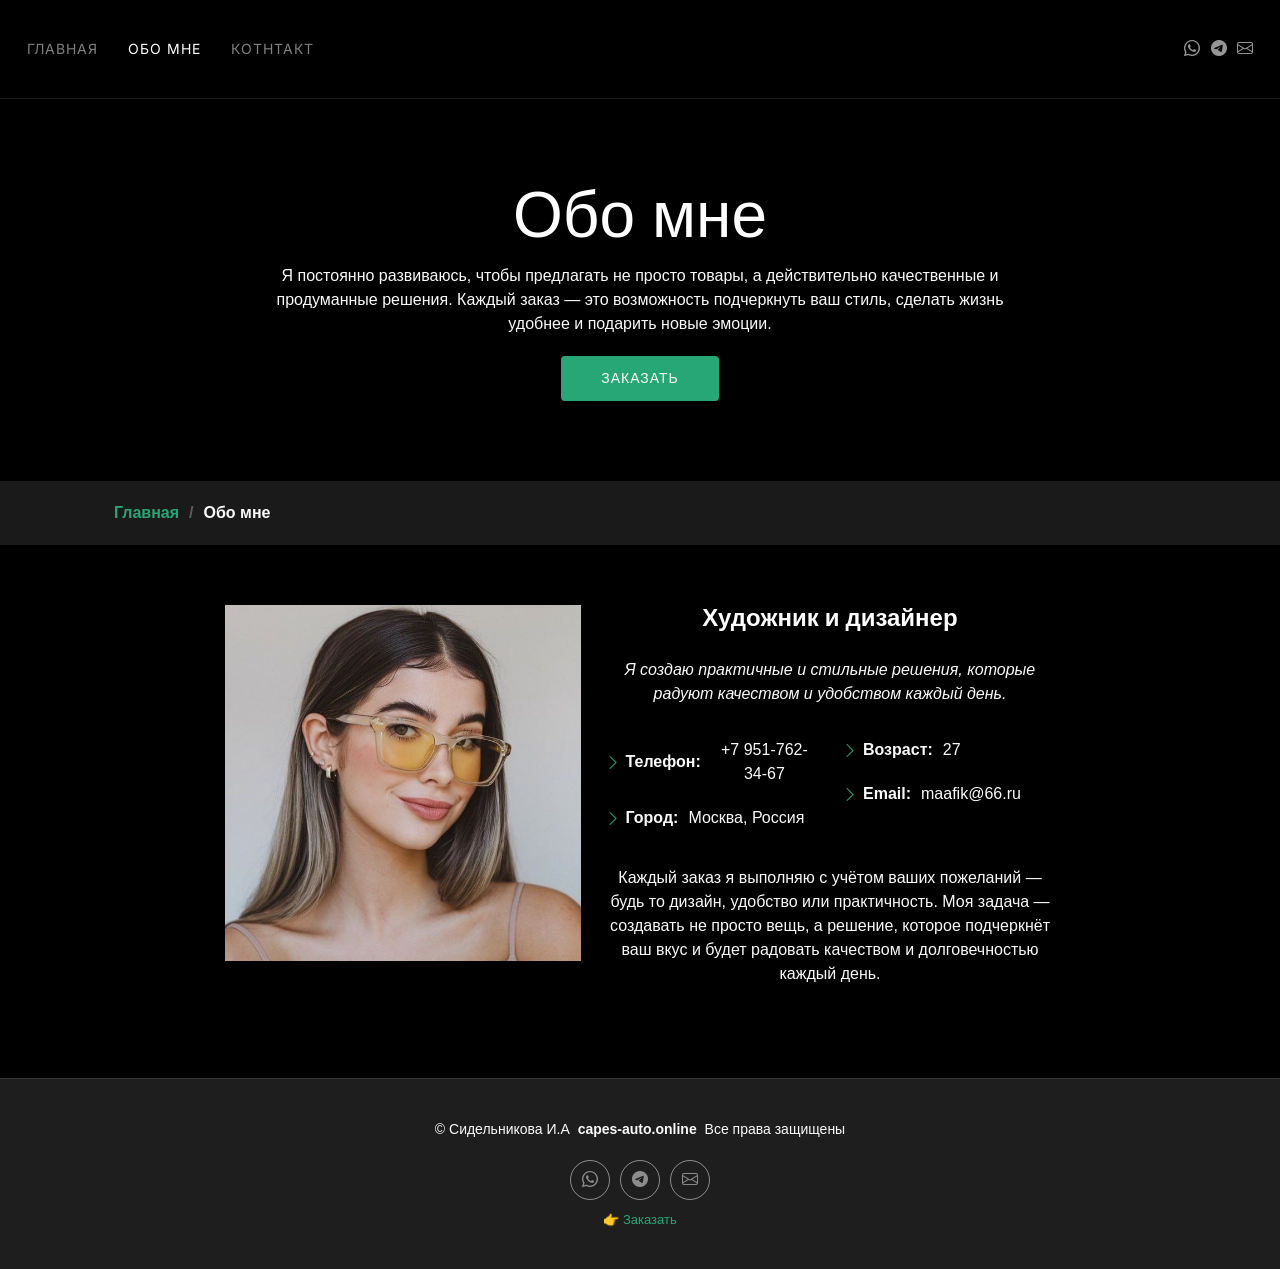
==== commit 563f84d6: "Change domain capes-auto.ru -> capes-auto.online across site and payment validators Co-Authored-By: " ====
--- a/about.html
+++ b/about.html
@@ -60,9 +60,9 @@
       
       <nav id="navmenu" class="navmenu">
         <ul>
-          <li><a href="https://capes-auto.ru/">Главная<br></a></li>
-          <li><a href="https://capes-auto.ru/about" class="active">Обо мне</a></li>
-          <li><a href="https://capes-auto.ru/contact">Котнтакт</a></li>
+          <li><a href="https://capes-auto.online/">Главная<br></a></li>
+          <li><a href="https://capes-auto.online/about" class="active">Обо мне</a></li>
+          <li><a href="https://capes-auto.online/contact">Котнтакт</a></li>
         </ul>
         <i class="mobile-nav-toggle d-xl-none bi bi-list"></i>
       </nav>
@@ -89,7 +89,7 @@
   Каждый заказ — это возможность подчеркнуть ваш стиль, сделать жизнь удобнее 
   и подарить новые эмоции.</p>
 
-              <a href="https://capes-auto.ru/contact" class="cta-btn">Заказать<br></a>
+              <a href="https://capes-auto.online/contact" class="cta-btn">Заказать<br></a>
             </div>
           </div>
         </div>
@@ -97,7 +97,7 @@
       <nav class="breadcrumbs">
         <div class="container">
           <ol>
-            <li><a href="https://capes-auto.ru/">Главная</a></li>
+            <li><a href="https://capes-auto.online/">Главная</a></li>
             <li class="current">Обо мне</li>
           </ol>
         </div>
@@ -155,7 +155,7 @@
 
     <div class="container">
       <div class="copyright text-center ">
-        <p>© <span>Сидельникова И.А</span> <strong class="px-1 sitename">capes-auto.ru</strong> <span> Все права защищены</span></p>
+        <p>© <span>Сидельникова И.А</span> <strong class="px-1 sitename">capes-auto.online</strong> <span> Все права защищены</span></p>
       </div>
       <div class="social-links d-flex justify-content-center">
         <a href="https://wa.me/79517623467"><i class="bi bi-twitter-x"></i></a>
@@ -167,7 +167,7 @@
         <!-- You can delete the links only if you've purchased the pro version. -->
         <!-- Licensing information: https://bootstrapmade.com/license/ -->
         <!-- Purchase the pro version with working PHP/AJAX contact form: [buy-url] -->
-<a href="https://capes-auto.ru/contact">👉 Заказать</a>
+<a href="https://capes-auto.online/contact">👉 Заказать</a>
       </div>
     </div>
 
--- a/assets/css/main.css
+++ b/assets/css/main.css
@@ -3014,3 +3014,462 @@
     font-size: 18px;
   }
 }
+
+/*--------------------------------------------------------------
+# Product Section (карточка товара в стиле Ozon)
+--------------------------------------------------------------*/
+.product-section {
+  padding: 48px 16px 24px;
+  background: var(--background-color);
+  scroll-margin-top: 90px;
+}
+
+.product-wrap {
+  max-width: 1120px;
+  margin: 0 auto;
+  display: flex;
+  gap: 32px;
+  align-items: flex-start;
+}
+
+/* Галерея */
+.product-gallery {
+  display: flex;
+  gap: 14px;
+  flex: 1 1 55%;
+  min-width: 0;
+  position: sticky;
+  top: 90px;
+}
+
+.product-thumbs {
+  display: flex;
+  flex-direction: column;
+  gap: 10px;
+  max-height: 560px;
+  overflow-y: auto;
+  padding-right: 2px;
+  flex: 0 0 80px;
+}
+
+.product-thumb {
+  width: 74px;
+  height: 74px;
+  padding: 0;
+  border: 2px solid #333;
+  border-radius: 10px;
+  overflow: hidden;
+  background: #000;
+  cursor: pointer;
+  transition: border-color 0.2s, transform 0.15s;
+}
+
+.product-thumb img {
+  width: 100%;
+  height: 100%;
+  object-fit: cover;
+  display: block;
+}
+
+.product-thumb:hover {
+  border-color: #666;
+}
+
+.product-thumb.is-active {
+  border-color: var(--accent-color);
+}
+
+.product-stage {
+  position: relative;
+  flex: 1 1 auto;
+  min-width: 0;
+  background: #000;
+  border: 2px solid #333;
+  border-radius: 14px;
+  overflow: hidden;
+  display: flex;
+  align-items: center;
+  justify-content: center;
+  aspect-ratio: 1 / 1;
+}
+
+.product-stage img {
+  width: 100%;
+  height: 100%;
+  object-fit: contain;
+  display: block;
+}
+
+.product-nav {
+  position: absolute;
+  top: 50%;
+  transform: translateY(-50%);
+  width: 44px;
+  height: 44px;
+  border-radius: 50%;
+  border: none;
+  background: rgba(0, 0, 0, 0.55);
+  color: #fff;
+  font-size: 26px;
+  line-height: 1;
+  cursor: pointer;
+  display: flex;
+  align-items: center;
+  justify-content: center;
+  transition: background 0.2s;
+  z-index: 2;
+}
+
+.product-nav:hover {
+  background: rgba(0, 0, 0, 0.8);
+}
+
+.product-prev { left: 10px; }
+.product-next { right: 10px; }
+
+/* Информация о товаре */
+.product-info {
+  flex: 1 1 45%;
+  min-width: 0;
+}
+
+.product-title {
+  font-size: 30px;
+  line-height: 1.2;
+  margin: 0 0 12px;
+}
+
+.product-rating {
+  display: inline-flex;
+  align-items: center;
+  gap: 8px;
+  margin-bottom: 16px;
+  color: var(--default-color);
+  font-size: 15px;
+}
+
+.product-rating .stars { color: #ffb400; letter-spacing: 2px; }
+.product-rating .rating-num { font-weight: 700; }
+.product-rating .rating-count { color: #9a9a9a; text-decoration: underline; }
+
+.product-subtitle {
+  font-size: 16px;
+  color: #cfcfcf;
+  margin-bottom: 18px;
+}
+
+.product-features {
+  list-style: none;
+  padding: 0;
+  margin: 0 0 22px;
+}
+
+.product-features li {
+  position: relative;
+  padding-left: 26px;
+  margin: 8px 0;
+  font-size: 15px;
+  color: #e6e6e6;
+}
+
+.product-features li::before {
+  content: "✓";
+  position: absolute;
+  left: 0;
+  color: var(--accent-color);
+  font-weight: 700;
+}
+
+.product-price-box {
+  background: var(--surface-color);
+  border-radius: 14px;
+  padding: 18px 20px;
+  margin-bottom: 20px;
+}
+
+.price-direct {
+  display: flex;
+  align-items: baseline;
+  gap: 12px;
+  flex-wrap: wrap;
+}
+
+.price-now {
+  font-size: 34px;
+  font-weight: 800;
+  color: #fff;
+}
+
+.price-label {
+  font-size: 14px;
+  color: var(--accent-color);
+  font-weight: 600;
+}
+
+.price-ozon {
+  margin-top: 6px;
+  font-size: 15px;
+  color: #9a9a9a;
+}
+
+.price-old {
+  text-decoration: line-through;
+}
+
+.product-order-btn {
+  width: 100%;
+  margin: 0 0 12px !important;
+}
+
+.product-ozon-link {
+  display: inline-flex;
+  align-items: center;
+  gap: 6px;
+  font-size: 15px;
+  color: var(--accent-color);
+  text-decoration: underline;
+}
+
+.product-order-note {
+  margin-top: 16px;
+  font-size: 14px;
+  color: #838383;
+}
+
+/*--------------------------------------------------------------
+# Ozon review / order card
+--------------------------------------------------------------*/
+.ozon-review-section {
+  padding: 40px 16px 56px;
+  background: var(--background-color);
+  scroll-margin-top: 90px;
+}
+
+.ozon-card {
+  max-width: 720px;
+  margin: 0 auto;
+  background: var(--surface-color);
+  border: 1px solid #2e2e2e;
+  border-radius: 18px;
+  padding: 28px 26px;
+  text-align: center;
+}
+
+.ozon-card-head {
+  display: flex;
+  align-items: center;
+  justify-content: center;
+  gap: 14px;
+  flex-wrap: wrap;
+  margin-bottom: 16px;
+}
+
+.ozon-badge {
+  font-weight: 800;
+  font-size: 20px;
+  letter-spacing: 1px;
+  color: #fff;
+  background: linear-gradient(135deg, #005bff, #7c3aed);
+  padding: 6px 12px;
+  border-radius: 8px;
+}
+
+.ozon-rating {
+  display: inline-flex;
+  align-items: center;
+  gap: 8px;
+  font-size: 18px;
+}
+
+.ozon-stars { color: #ffb400; letter-spacing: 2px; }
+.ozon-rating-num { font-weight: 800; color: #fff; }
+.ozon-rating-count { color: #9a9a9a; font-size: 15px; }
+
+.ozon-card-text {
+  font-size: 16px;
+  color: #dcdcdc;
+  margin-bottom: 22px;
+  line-height: 1.55;
+}
+
+.ozon-card-text b { color: #fff; }
+
+.ozon-card-actions {
+  display: flex;
+  flex-direction: column;
+  gap: 12px;
+  align-items: center;
+}
+
+.ozon-direct-btn {
+  width: 100%;
+  max-width: 420px;
+  margin: 0 !important;
+}
+
+.ozon-link-btn {
+  display: inline-block;
+  width: 100%;
+  max-width: 420px;
+  padding: 12px 18px;
+  border-radius: 8px;
+  border: 1px solid #005bff;
+  color: #6ea8ff;
+  font-weight: 600;
+  font-size: 15px;
+  transition: background 0.2s, color 0.2s;
+}
+
+.ozon-link-btn:hover {
+  background: #005bff;
+  color: #fff;
+}
+
+/* Адаптив под мобильные */
+@media (max-width: 900px) {
+  .product-wrap {
+    flex-direction: column;
+    gap: 22px;
+  }
+  .product-gallery {
+    position: static;
+    width: 100%;
+    flex-direction: column-reverse;
+  }
+  .product-thumbs {
+    flex-direction: row;
+    max-height: none;
+    flex: 0 0 auto;
+    overflow-x: auto;
+    overflow-y: hidden;
+    padding-bottom: 4px;
+  }
+  .product-thumb {
+    flex: 0 0 64px;
+    width: 64px;
+    height: 64px;
+  }
+  .product-info { width: 100%; }
+  .product-title { font-size: 24px; }
+  .price-now { font-size: 30px; }
+}
+
+@media (max-width: 480px) {
+  .product-section { padding: 28px 12px 16px; }
+  .product-nav { width: 38px; height: 38px; font-size: 22px; }
+  .ozon-card { padding: 22px 16px; }
+}
+
+/*--------------------------------------------------------------
+# Слайдер фото в попапе товара
+--------------------------------------------------------------*/
+.order-image-slider {
+  position: relative;
+}
+
+.order-image-slider .popup-nav {
+  position: absolute;
+  top: 50%;
+  transform: translateY(-50%);
+  width: 38px;
+  height: 38px;
+  border: none;
+  border-radius: 50%;
+  background: rgba(0, 0, 0, 0.55);
+  color: #fff;
+  font-size: 22px;
+  line-height: 1;
+  cursor: pointer;
+  display: flex;
+  align-items: center;
+  justify-content: center;
+  z-index: 3;
+  transition: background 0.2s;
+}
+
+.order-image-slider .popup-nav:hover {
+  background: rgba(0, 0, 0, 0.82);
+}
+
+.order-image-slider .popup-prev { left: 8px; }
+.order-image-slider .popup-next { right: 8px; }
+
+.popup-dots {
+  position: absolute;
+  left: 0;
+  right: 0;
+  bottom: 10px;
+  display: flex;
+  justify-content: center;
+  gap: 7px;
+  z-index: 3;
+}
+
+.popup-dot {
+  width: 8px;
+  height: 8px;
+  padding: 0;
+  border: none;
+  border-radius: 50%;
+  background: rgba(255, 255, 255, 0.45);
+  cursor: pointer;
+  transition: transform 0.2s, background 0.2s;
+}
+
+.popup-dot.is-active {
+  background: var(--accent-color);
+  transform: scale(1.35);
+}
+
+/*--------------------------------------------------------------
+# Дизайнерская лента превью на мобильном
+--------------------------------------------------------------*/
+.product-thumbs {
+  scrollbar-width: thin;
+  scrollbar-color: var(--accent-color) rgba(255, 255, 255, 0.08);
+  scroll-behavior: smooth;
+}
+
+.product-thumbs::-webkit-scrollbar {
+  width: 6px;
+  height: 6px;
+}
+
+.product-thumbs::-webkit-scrollbar-track {
+  background: rgba(255, 255, 255, 0.06);
+  border-radius: 10px;
+}
+
+.product-thumbs::-webkit-scrollbar-thumb {
+  background: linear-gradient(var(--accent-color), #1c7d5b);
+  border-radius: 10px;
+}
+
+@media (max-width: 900px) {
+  .product-gallery {
+    gap: 12px;
+  }
+  .product-thumbs {
+    scroll-snap-type: x mandatory;
+    gap: 12px;
+    padding: 6px 4px 12px;
+    -webkit-overflow-scrolling: touch;
+    mask-image: linear-gradient(90deg, transparent 0, #000 18px, #000 calc(100% - 18px), transparent 100%);
+    -webkit-mask-image: linear-gradient(90deg, transparent 0, #000 18px, #000 calc(100% - 18px), transparent 100%);
+  }
+  .product-thumbs::-webkit-scrollbar {
+    height: 5px;
+  }
+  .product-thumbs::-webkit-scrollbar-thumb {
+    background: linear-gradient(90deg, var(--accent-color), #1c7d5b);
+  }
+  .product-thumb {
+    scroll-snap-align: center;
+    border-radius: 12px;
+    box-shadow: 0 2px 8px rgba(0, 0, 0, 0.35);
+  }
+  .product-thumb.is-active {
+    box-shadow: 0 0 0 2px var(--accent-color), 0 4px 12px rgba(39, 167, 118, 0.45);
+    transform: translateY(-2px);
+  }
+}
